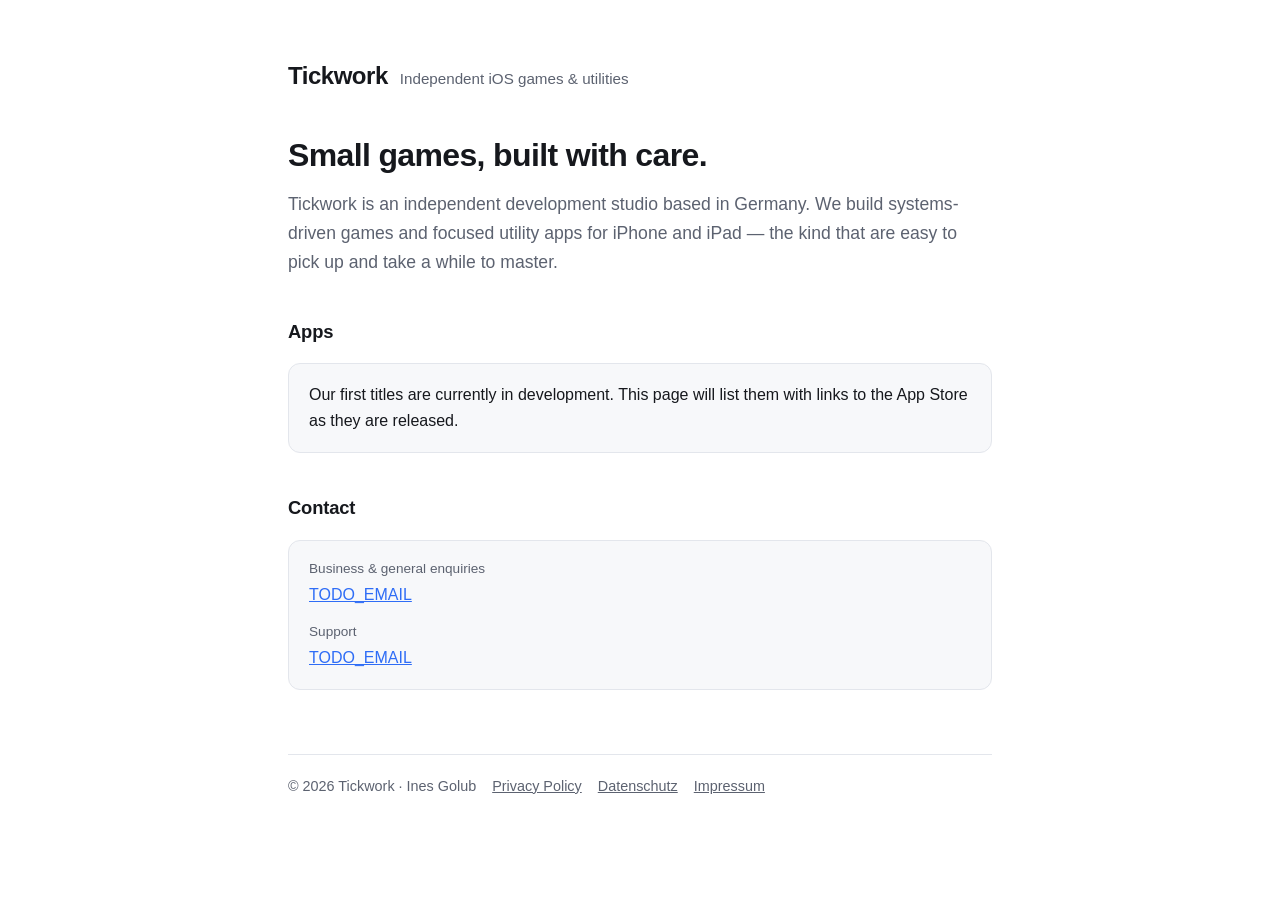
==== index.html @ 606a2524 "Tickwork studio site: landing page, privacy policy (EN/DE), Impressum" ====
<!DOCTYPE html>
<html lang="en">
<head>
<meta charset="utf-8">
<meta name="viewport" content="width=device-width, initial-scale=1">
<title>Tickwork — Independent iOS Games</title>
<meta name="description" content="Tickwork is an independent studio building small, systems-driven games and utilities for iPhone and iPad.">
<link rel="stylesheet" href="style.css">
</head>
<body>
<div class="wrap">

  <header class="site">
    <a class="mark" href="/">Tickwork</a>
    <span class="tag">Independent iOS games &amp; utilities</span>
  </header>

  <h1>Small games, built with care.</h1>
  <p class="lead">Tickwork is an independent development studio based in Germany. We build systems-driven games and focused utility apps for iPhone and iPad — the kind that are easy to pick up and take a while to master.</p>

  <h2>Apps</h2>
  <div class="card">
    <p>Our first titles are currently in development. This page will list them with links to the App Store as they are released.</p>
  </div>

  <h2>Contact</h2>
  <div class="card">
    <dl class="meta">
      <dt>Business &amp; general enquiries</dt>
      <dd><a href="mailto:TODO_EMAIL">TODO_EMAIL</a></dd>
      <dt>Support</dt>
      <dd><a href="mailto:TODO_EMAIL">TODO_EMAIL</a></dd>
    </dl>
  </div>

  <footer class="site">
    <span>© 2026 Tickwork · Ines Golub</span>
    <a href="privacy.html">Privacy Policy</a>
    <a href="datenschutz.html">Datenschutz</a>
    <a href="impressum.html">Impressum</a>
  </footer>

</div>
</body>
</html>
---- style.css ----
:root {
  --bg: #ffffff;
  --fg: #16181d;
  --muted: #5c6270;
  --line: #e3e6ec;
  --accent: #2f6df6;
  --card: #f7f8fa;
}

@media (prefers-color-scheme: dark) {
  :root {
    --bg: #101216;
    --fg: #e8eaef;
    --muted: #9aa1b0;
    --line: #262a33;
    --accent: #7aa2ff;
    --card: #171a20;
  }
}

* { box-sizing: border-box; }

html { -webkit-text-size-adjust: 100%; }

body {
  margin: 0;
  padding: 0 1.25rem;
  background: var(--bg);
  color: var(--fg);
  font: 16px/1.65 -apple-system, BlinkMacSystemFont, "Segoe UI", Roboto, Helvetica, Arial, sans-serif;
}

.wrap {
  max-width: 44rem;
  margin: 0 auto;
  padding: 3.5rem 0 4rem;
}

header.site {
  display: flex;
  align-items: baseline;
  gap: 0.75rem;
  flex-wrap: wrap;
  margin-bottom: 2.5rem;
}

header.site .mark {
  font-size: 1.5rem;
  font-weight: 650;
  letter-spacing: -0.02em;
  text-decoration: none;
  color: var(--fg);
}

header.site .tag {
  color: var(--muted);
  font-size: 0.95rem;
}

h1 {
  font-size: 2rem;
  line-height: 1.2;
  letter-spacing: -0.02em;
  margin: 0 0 1rem;
}

h2 {
  font-size: 1.15rem;
  letter-spacing: -0.01em;
  margin: 2.5rem 0 0.75rem;
}

h3 {
  font-size: 1rem;
  margin: 1.75rem 0 0.5rem;
}

p, li { color: var(--fg); }

.lead {
  font-size: 1.1rem;
  color: var(--muted);
  margin: 0 0 2rem;
}

a { color: var(--accent); }

.card {
  background: var(--card);
  border: 1px solid var(--line);
  border-radius: 12px;
  padding: 1.1rem 1.25rem;
  margin: 1rem 0;
}

.card p:last-child { margin-bottom: 0; }
.card p:first-child { margin-top: 0; }

dl.meta { margin: 0; }
dl.meta dt { color: var(--muted); font-size: 0.85rem; margin-top: 0.75rem; }
dl.meta dt:first-child { margin-top: 0; }
dl.meta dd { margin: 0.1rem 0 0; }

footer.site {
  margin-top: 4rem;
  padding-top: 1.25rem;
  border-top: 1px solid var(--line);
  color: var(--muted);
  font-size: 0.9rem;
  display: flex;
  gap: 1rem;
  flex-wrap: wrap;
}

footer.site a { color: var(--muted); }

.updated { color: var(--muted); font-size: 0.9rem; }

@media (max-width: 480px) {
  .wrap { padding-top: 2.5rem; }
  h1 { font-size: 1.6rem; }
}
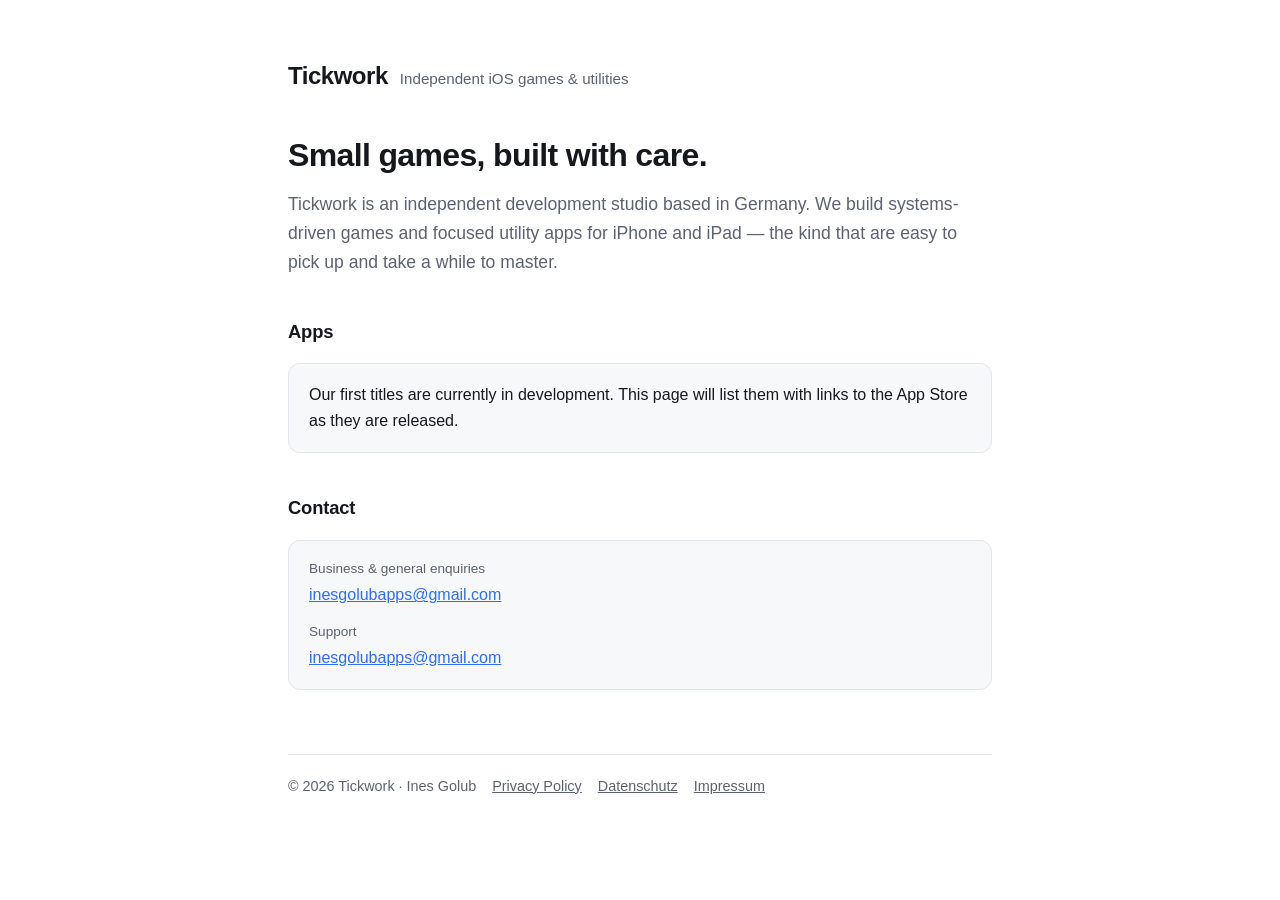
==== commit da9b39a0: "Fill in contact address, postal address and VAT ID" ====
--- a/index.html
+++ b/index.html
@@ -27,9 +27,9 @@
   <div class="card">
     <dl class="meta">
       <dt>Business &amp; general enquiries</dt>
-      <dd><a href="mailto:TODO_EMAIL">TODO_EMAIL</a></dd>
+      <dd><a href="mailto:inesgolubapps@gmail.com">inesgolubapps@gmail.com</a></dd>
       <dt>Support</dt>
-      <dd><a href="mailto:TODO_EMAIL">TODO_EMAIL</a></dd>
+      <dd><a href="mailto:inesgolubapps@gmail.com">inesgolubapps@gmail.com</a></dd>
     </dl>
   </div>
 
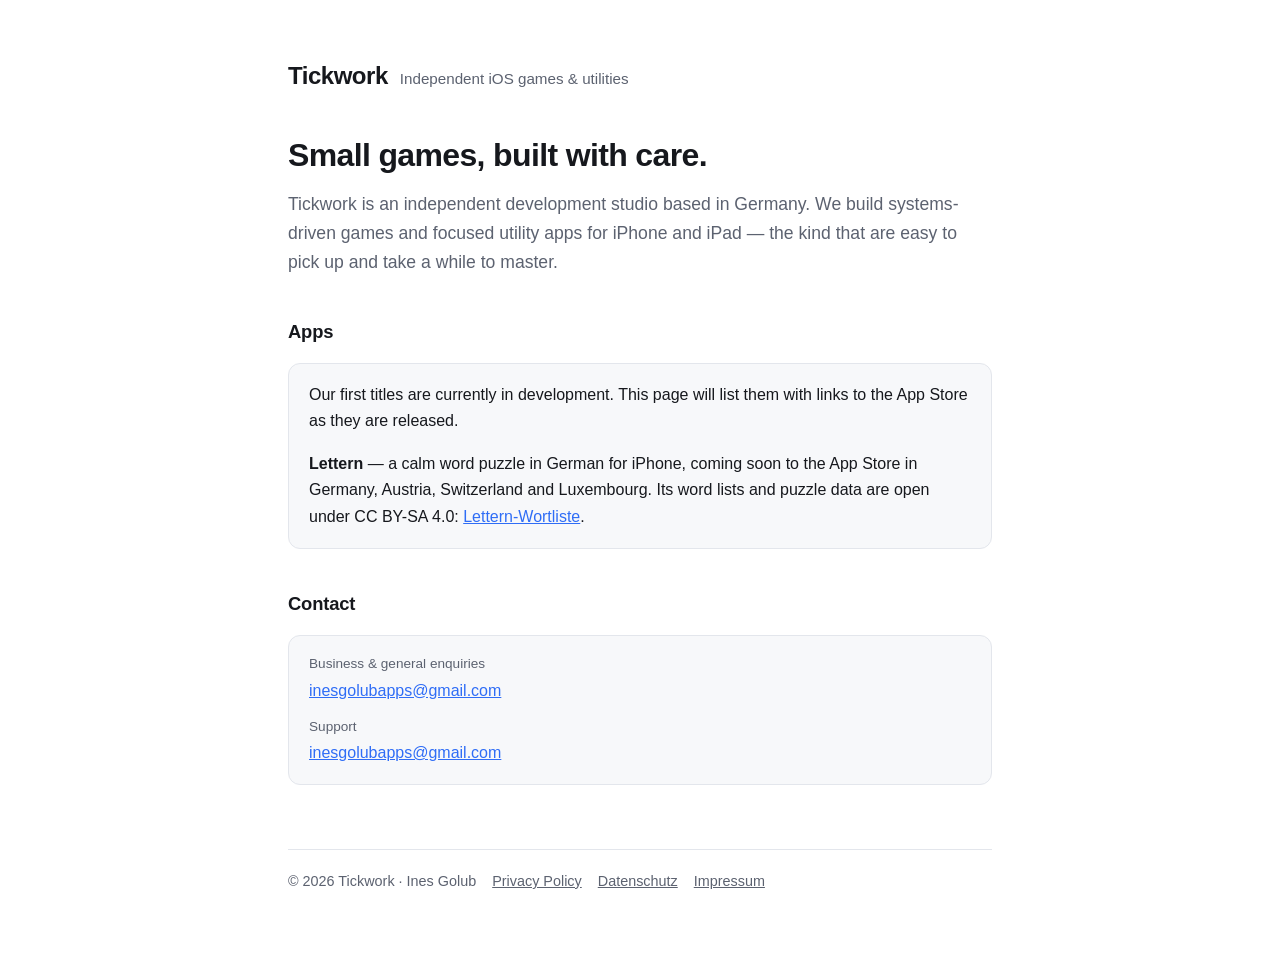
==== commit ef71ee2f: "Lettern und die offene Wortliste auf der Startseite Co-Authored-By: Claude Opus 5.5 <noreply@anthrop" ====
--- a/index.html
+++ b/index.html
@@ -21,6 +21,7 @@
   <h2>Apps</h2>
   <div class="card">
     <p>Our first titles are currently in development. This page will list them with links to the App Store as they are released.</p>
+    <p><strong>Lettern</strong> — a calm word puzzle in German for iPhone, coming soon to the App Store in Germany, Austria, Switzerland and Luxembourg. Its word lists and puzzle data are open under CC BY-SA 4.0: <a href="https://github.com/inesgolubapps/lettern-wortliste">Lettern-Wortliste</a>.</p>
   </div>
 
   <h2>Contact</h2>
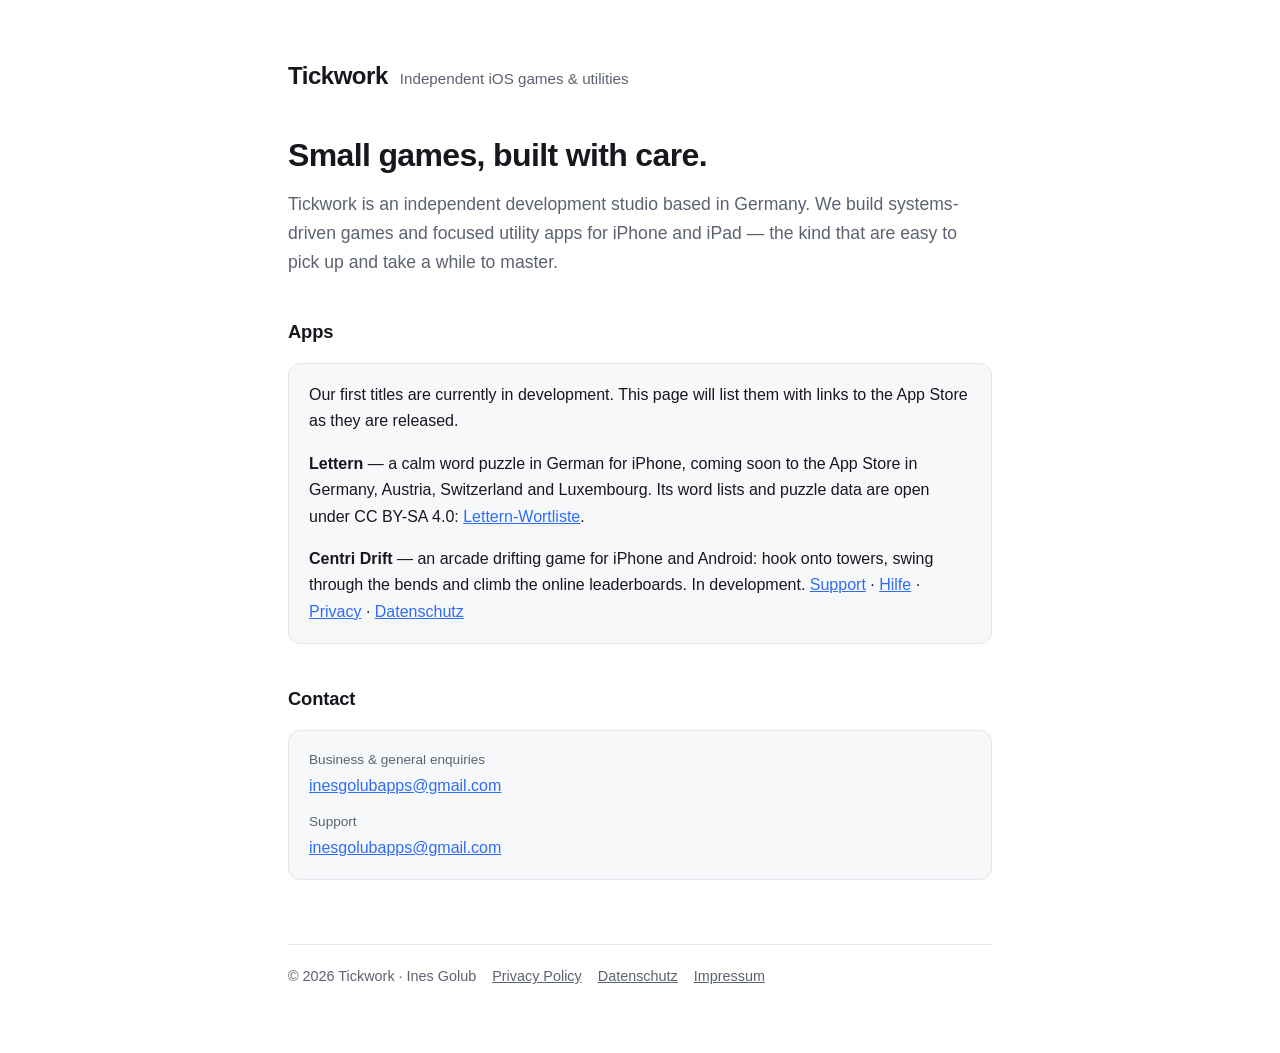
==== commit acb74b56: "Centri Drift: Datenschutz und Support (DE + EN), Links auf Start und allgemeinem Datenschutz Co-Auth" ====
--- a/index.html
+++ b/index.html
@@ -22,6 +22,7 @@
   <div class="card">
     <p>Our first titles are currently in development. This page will list them with links to the App Store as they are released.</p>
     <p><strong>Lettern</strong> — a calm word puzzle in German for iPhone, coming soon to the App Store in Germany, Austria, Switzerland and Luxembourg. Its word lists and puzzle data are open under CC BY-SA 4.0: <a href="https://github.com/inesgolubapps/lettern-wortliste">Lettern-Wortliste</a>.</p>
+    <p><strong>Centri Drift</strong> — an arcade drifting game for iPhone and Android: hook onto towers, swing through the bends and climb the online leaderboards. In development. <a href="centri-drift/support-en.html">Support</a> · <a href="centri-drift/support.html">Hilfe</a> · <a href="centri-drift/privacy.html">Privacy</a> · <a href="centri-drift/datenschutz.html">Datenschutz</a></p>
   </div>
 
   <h2>Contact</h2>
